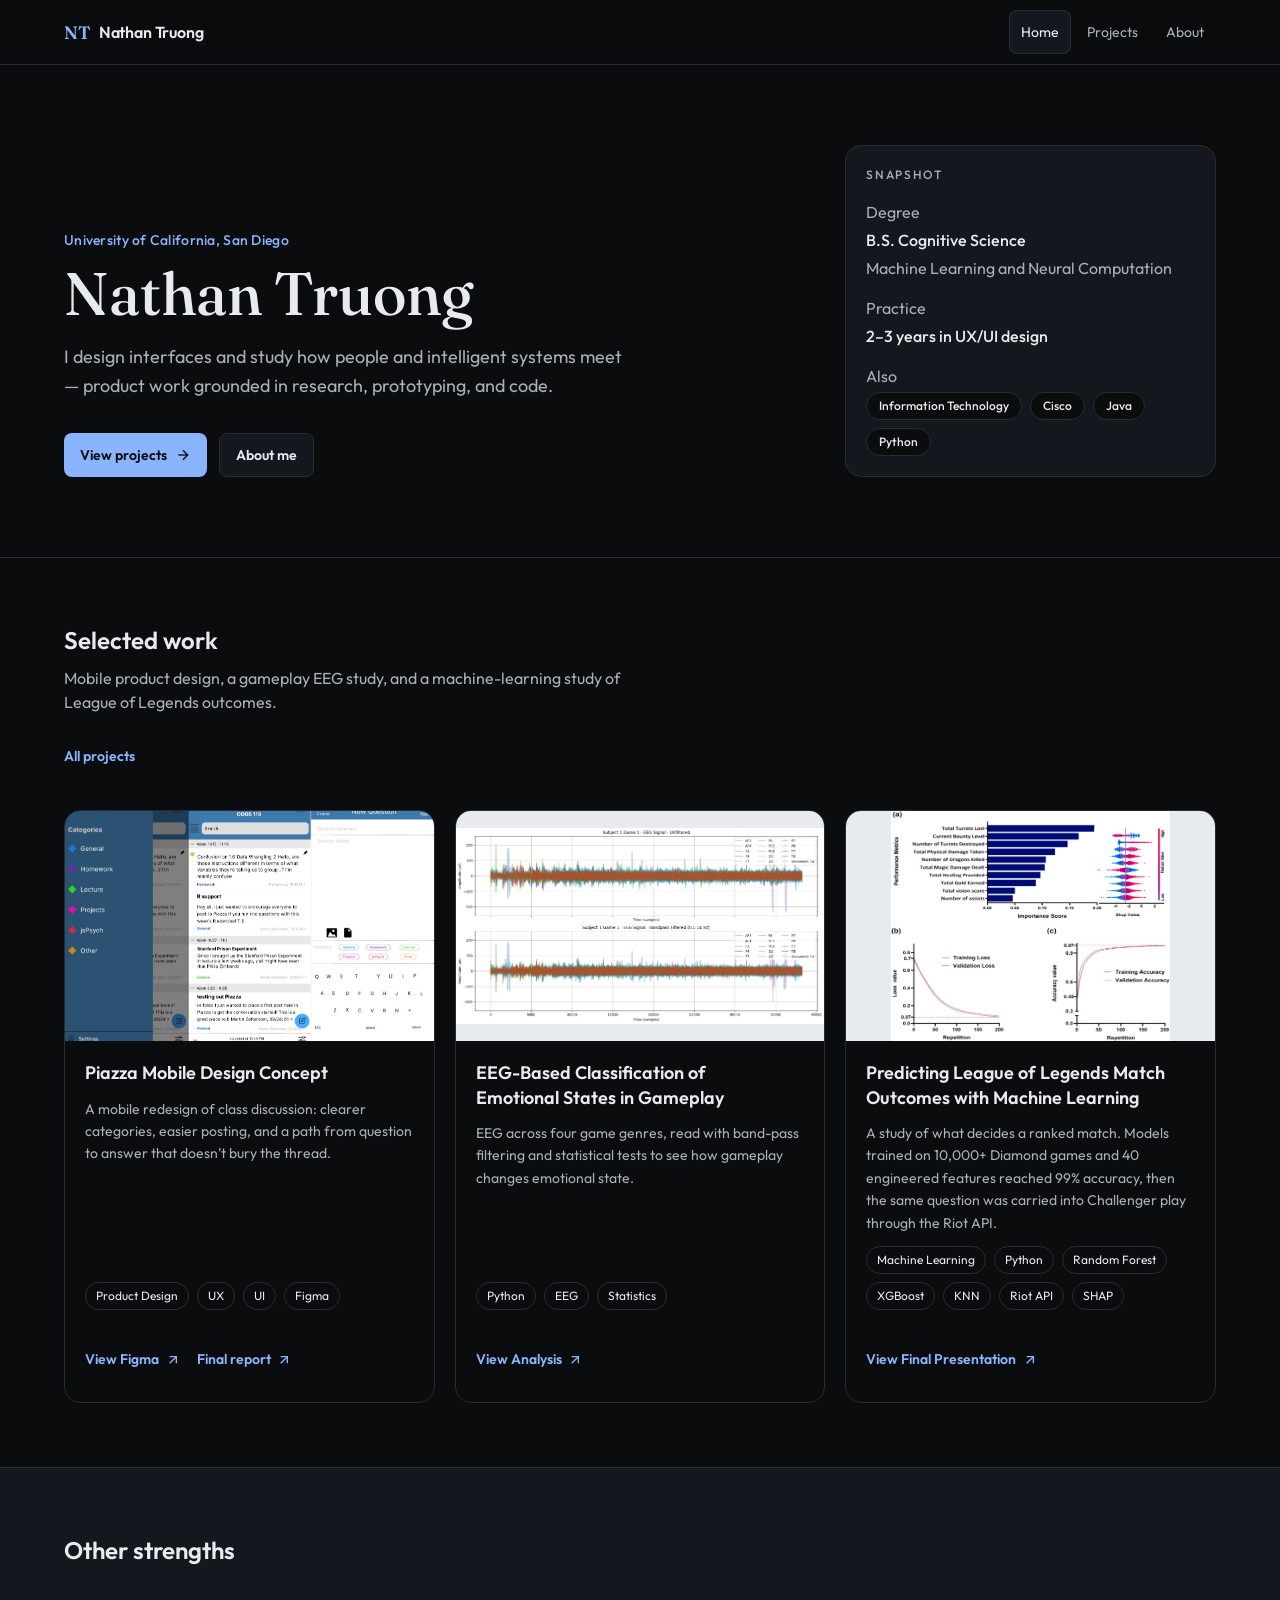
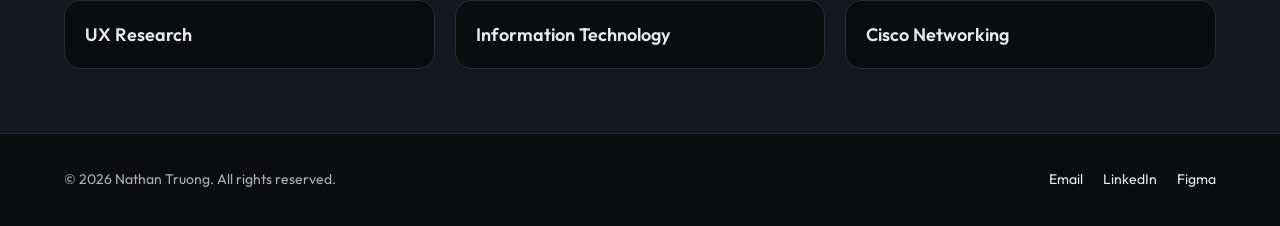
==== index.html @ 15011867 "Add files via upload" ====
<!doctype html>
<html lang="en">
  <head>
    <meta charset="utf-8" />
    <meta name="viewport" content="width=device-width, initial-scale=1" />
    <title>Nathan Truong — Product Design</title>
    <meta
      name="description"
      content="Nathan Truong designs products and studies intelligent systems. UC San Diego, Cognitive Science, machine learning."
    />
    <link rel="icon" href="favicon.svg" type="image/svg+xml" />
    <link rel="preconnect" href="https://fonts.googleapis.com" />
    <link rel="preconnect" href="https://fonts.gstatic.com" crossorigin />
    <link
      href="https://fonts.googleapis.com/css2?family=Fraunces:opsz,wght@9..144,500;9..144,600&family=Outfit:wght@400;500;600&display=swap"
      rel="stylesheet"
    />
    <link rel="stylesheet" href="css/style.css" />
  </head>
  <body>
    <div class="shell">
      <a class="skip" href="#content">Skip to content</a>
      <header class="header">
        <div class="wrap header-inner">
          <a class="brand" href="./">
            <span class="mark" aria-hidden="true">NT</span>
            <span class="name-full">Nathan Truong</span>
          </a>
          <nav class="nav" aria-label="Primary">
            <a href="./" aria-current="page">Home</a>
            <a href="projects/">Projects</a>
            <a href="about/">About</a>
          </nav>
        </div>
      </header>
      <div id="content">
        <main>
          <section class="hero">
            <div class="wrap hero-grid">
              <div>
                <p class="school">University of California, San Diego</p>
                <h1 class="display">Nathan Truong</h1>
                <p class="lede">
                  I design interfaces and study how people and intelligent systems meet — product work grounded in
                  research, prototyping, and code.
                </p>
                <div class="actions">
                  <a class="btn btn-primary" href="projects/">
                    View projects
                    <svg class="icon" viewBox="0 0 24 24" fill="none" stroke="currentColor" stroke-width="2" aria-hidden="true">
                      <path d="M5 12h14" />
                      <path d="m12 5 7 7-7 7" />
                    </svg>
                  </a>
                  <a class="btn btn-ghost" href="about/">About me</a>
                </div>
              </div>
              <aside class="panel">
                <p class="eyebrow">Snapshot</p>
                <dl class="facts">
                  <div>
                    <dt>Degree</dt>
                    <dd>
                      B.S. Cognitive Science
                      <span class="sub">Machine Learning and Neural Computation</span>
                    </dd>
                  </div>
                  <div>
                    <dt>Practice</dt>
                    <dd>2–3 years in UX/UI design</dd>
                  </div>
                  <div>
                    <dt>Also</dt>
                    <dd class="chips">
                      <span class="chip">Information Technology</span>
                      <span class="chip">Cisco</span>
                      <span class="chip">Java</span>
                      <span class="chip">Python</span>
                    </dd>
                  </div>
                </dl>
              </aside>
            </div>
          </section>

          <section class="wrap section" aria-labelledby="work-heading">
            <div class="work-head">
              <div>
                <h2 id="work-heading">Selected work</h2>
                <p>Mobile product design, a gameplay EEG study, and a machine-learning study of League of Legends outcomes.</p>
              </div>
              <a class="text-link" href="projects/">All projects</a>
            </div>
            <div class="cards">
              <article class="card">
                <img class="cover" src="images/project-1.jpg" alt="Mobile screens of the Piazza redesign: categories, the feed, and a new question." />
                <div class="card-body">
                  <h3>Piazza Mobile Design Concept</h3>
                  <p>A mobile redesign of class discussion: clearer categories, easier posting, and a path from question to answer that doesn’t bury the thread.</p>
                  <ul class="tags">
                    <li class="tag">Product Design</li>
                    <li class="tag">UX</li>
                    <li class="tag">UI</li>
                    <li class="tag">Figma</li>
                  </ul>
                  <div class="card-links">
                    <a class="text-link" href="https://www.figma.com/design/7OuKMXkU6JwxDlyfTaZyOG/Screenshot-to-Layout--Community-?node-id=0-1&t=6dNUd3rakMX3ILty-1" target="_blank" rel="noopener noreferrer">View Figma <svg class="icon" viewBox="0 0 24 24" fill="none" stroke="currentColor" stroke-width="2" aria-hidden="true"><path d="M7 17 17 7" /><path d="M7 7h10v10" /></svg></a>
                    <a class="text-link" href="https://docs.google.com/document/d/1byLQDMScVV2vrOIeXbueya7m5gT4NwQD_yngnm4Myw4/edit?usp=sharing" target="_blank" rel="noopener noreferrer">Final report <svg class="icon" viewBox="0 0 24 24" fill="none" stroke="currentColor" stroke-width="2" aria-hidden="true"><path d="M7 17 17 7" /><path d="M7 7h10v10" /></svg></a>
                  </div>
                </div>
              </article>
              <article class="card">
                <img class="cover chart" src="images/project-2.png" alt="Unfiltered and band-pass filtered EEG traces for subject 1, game 1." />
                <div class="card-body">
                  <h3>EEG-Based Classification of Emotional States in Gameplay</h3>
                  <p>EEG across four game genres, read with band-pass filtering and statistical tests to see how gameplay changes emotional state.</p>
                  <ul class="tags">
                    <li class="tag">Python</li>
                    <li class="tag">EEG</li>
                    <li class="tag">Statistics</li>
                  </ul>
                  <div class="card-links">
                    <a class="text-link" href="https://colab.research.google.com/drive/1LAwl3yZPtOw-2XdjCQdKsnz2lZccxStm?authuser=3#scrollTo=P8riI7N_ECLW" target="_blank" rel="noopener noreferrer">View Analysis <svg class="icon" viewBox="0 0 24 24" fill="none" stroke="currentColor" stroke-width="2" aria-hidden="true"><path d="M7 17 17 7" /><path d="M7 7h10v10" /></svg></a>
                  </div>
                </div>
              </article>
              <article class="card">
                <img class="cover chart" src="images/project-3.png" alt="Feature importance, SHAP values, and training curves for a League of Legends match model." />
                <div class="card-body">
                  <h3>Predicting League of Legends Match Outcomes with Machine Learning</h3>
                  <p>A study of what decides a ranked match. Models trained on 10,000+ Diamond games and 40 engineered features reached 99% accuracy, then the same question was carried into Challenger play through the Riot API.</p>
                  <ul class="tags">
                    <li class="tag">Machine Learning</li>
                    <li class="tag">Python</li>
                    <li class="tag">Random Forest</li>
                    <li class="tag">XGBoost</li>
                    <li class="tag">KNN</li>
                    <li class="tag">Riot API</li>
                    <li class="tag">SHAP</li>
                  </ul>
                  <div class="card-links">
                    <a class="text-link" href="https://youtu.be/SyNjwdIozhM" target="_blank" rel="noopener noreferrer">View Final Presentation <svg class="icon" viewBox="0 0 24 24" fill="none" stroke="currentColor" stroke-width="2" aria-hidden="true"><path d="M7 17 17 7" /><path d="M7 7h10v10" /></svg></a>
                  </div>
                </div>
              </article>
            </div>
          </section>

          <section class="band" aria-labelledby="strengths-heading">
            <div class="wrap section">
              <h2 id="strengths-heading">Other strengths</h2>
              <div class="strengths">
                <article class="strength"><h3>UX Research</h3></article>
                <article class="strength"><h3>Information Technology</h3></article>
                <article class="strength"><h3>Cisco Networking</h3></article>
              </div>
            </div>
          </section>
        </main>
      </div>
      <footer class="footer">
        <div class="wrap footer-inner">
          <p>© <span data-year>2026</span> Nathan Truong. All rights reserved.</p>
          <div class="footer-links">
            <a href="about/#contact">Email</a>
            <a href="https://www.linkedin.com/in/nathan-truong-26b74a260/" target="_blank" rel="noopener noreferrer">LinkedIn</a>
            <a href="https://www.figma.com/@nhtruong" target="_blank" rel="noopener noreferrer">Figma</a>
          </div>
        </div>
      </footer>
    </div>
    <script src="js/site.js"></script>
  </body>
</html>
---- css/style.css ----
:root {
  --bg: #0b0c0e;
  --surface: #14181e;
  --fg: #e7eaee;
  --muted: #a9b0b8;
  --primary: #8ab4ff;
  --primary-strong: #6f9cff;
  --ink: #0b0c0e;
  --border: #262c34;
  --sans: "Outfit", system-ui, sans-serif;
  --display: "Fraunces", Georgia, serif;
  --max: 72rem;
}

*,
*::before,
*::after {
  box-sizing: border-box;
}

html {
  -webkit-font-smoothing: antialiased;
}

body {
  margin: 0;
  min-height: 100vh;
  background: var(--bg);
  color: var(--fg);
  font-family: var(--sans);
  line-height: 1.5;
}

body,
.shell {
  display: flex;
  min-height: 100vh;
  flex-direction: column;
}

.shell {
  width: 100%;
}

main {
  flex: 1;
}

img {
  max-width: 100%;
  display: block;
}

a {
  color: inherit;
  text-decoration: none;
}

button {
  font: inherit;
  color: inherit;
  background: none;
  border: 0;
  padding: 0;
}

button,
[role="button"] {
  cursor: pointer;
}

:focus-visible {
  outline: 2px solid var(--primary);
  outline-offset: 2px;
}

::selection {
  background: var(--primary);
  color: var(--ink);
}

h1,
h2,
h3 {
  text-wrap: balance;
  font-weight: 600;
  margin: 0;
}

p {
  text-wrap: pretty;
  margin: 0;
}

.skip {
  position: absolute;
  left: 0.75rem;
  top: 0.75rem;
  z-index: 20;
  transform: translateY(-200%);
  border-radius: 0.5rem;
  background: var(--primary);
  color: var(--ink);
  padding: 0.5rem 0.75rem;
}

.skip:focus {
  transform: none;
}

.wrap {
  width: min(100% - 2.5rem, var(--max));
  margin-inline: auto;
}

.header {
  position: sticky;
  top: 0;
  z-index: 10;
  border-bottom: 1px solid var(--border);
  background: color-mix(in srgb, var(--bg) 80%, transparent);
  backdrop-filter: blur(12px);
}

.header-inner,
.footer-inner {
  display: flex;
  align-items: center;
  justify-content: space-between;
  gap: 1rem;
}

.header-inner {
  height: 4rem;
}

.brand {
  display: inline-flex;
  min-height: 2.75rem;
  align-items: center;
  gap: 0.5rem;
  font-weight: 600;
  letter-spacing: -0.01em;
}

.mark {
  font-family: var(--display);
  font-size: 1.125rem;
  color: var(--primary);
}

.nav {
  display: flex;
  align-items: center;
  gap: 0.25rem;
}

.nav a,
.footer a,
.email-link,
.text-link,
.btn {
  display: inline-flex;
  min-height: 2.75rem;
  align-items: center;
}

.nav a {
  border-radius: 0.5rem;
  padding-inline: 0.75rem;
  font-size: 0.875rem;
  color: var(--muted);
}

.nav a:hover,
.footer a:hover {
  background: var(--surface);
  color: var(--fg);
}

.nav a[aria-current="page"] {
  background: var(--surface);
  color: var(--fg);
  box-shadow: inset 0 0 0 1px var(--border);
}

.footer {
  border-top: 1px solid var(--border);
}

.footer-inner {
  flex-wrap: wrap;
  padding-block: 1.5rem;
  font-size: 0.875rem;
}

.footer p,
.muted,
.kicker,
dt {
  color: var(--muted);
}

.footer-links {
  display: flex;
  flex-wrap: wrap;
  gap: 0.25rem 1.25rem;
}

.hero {
  border-bottom: 1px solid var(--border);
}

.hero-grid,
.work-head,
.strengths,
.cards,
.about {
  display: grid;
  gap: 1.25rem;
}

.hero-grid {
  gap: 2.5rem;
  padding-block: 3.5rem;
}

.school {
  font-size: 0.875rem;
  font-weight: 500;
  letter-spacing: 0.02em;
  color: var(--primary);
}

h1.display,
.page-title {
  font-family: var(--display);
  font-weight: 500;
  line-height: 1;
}

h1.display {
  margin-top: 0.75rem;
  font-size: clamp(3rem, 8vw, 3.75rem);
}

.lede {
  max-width: 36rem;
  margin-top: 1.25rem;
  font-size: 1.125rem;
  line-height: 1.6;
  color: var(--muted);
}

.actions {
  display: flex;
  flex-wrap: wrap;
  gap: 0.75rem;
  margin-top: 2rem;
}

.btn {
  gap: 0.5rem;
  border-radius: 0.5rem;
  padding-inline: 1rem;
  font-size: 0.875rem;
  font-weight: 600;
}

.btn-primary {
  background: var(--primary);
  color: var(--ink);
}

.btn-primary:hover {
  background: var(--primary-strong);
}

.btn-ghost {
  border: 1px solid var(--border);
  background: var(--surface);
}

.btn-ghost:hover {
  border-color: var(--primary);
}

.panel,
.card,
.skill,
.strength {
  border: 1px solid var(--border);
  border-radius: 1rem;
}

.panel {
  background: var(--surface);
  padding: 1.25rem;
}

.eyebrow {
  font-size: 0.75rem;
  font-weight: 500;
  letter-spacing: 0.14em;
  text-transform: uppercase;
  color: var(--muted);
}

.facts {
  margin: 1rem 0 0;
}

.facts div + div {
  margin-top: 1rem;
}

.facts dd {
  margin: 0.25rem 0 0;
  font-weight: 500;
}

.facts .sub {
  display: block;
  margin-top: 0.25rem;
  font-weight: 400;
  color: var(--muted);
}

.chips,
.tags {
  display: flex;
  flex-wrap: wrap;
  gap: 0.5rem;
}

.chips {
  margin-top: 0.5rem;
}

.chip,
.tag {
  border: 1px solid var(--border);
  border-radius: 999px;
  font-size: 0.75rem;
}

.chip {
  background: var(--bg);
  padding: 0.25rem 0.75rem;
  font-weight: 500;
}

.section {
  padding-block: 4rem;
}

.work-head {
  align-items: end;
  justify-content: space-between;
  margin-bottom: 2rem;
}

.work-head p,
.intro {
  margin-top: 0.5rem;
  max-width: 36rem;
  color: var(--muted);
}

h2 {
  font-size: 1.5rem;
}

.text-link {
  gap: 0.35rem;
  font-size: 0.875rem;
  font-weight: 600;
  color: var(--primary);
}

.text-link:hover {
  color: var(--fg);
}

.cards {
  gap: 1.25rem;
}

.card {
  display: flex;
  min-width: 0;
  flex-direction: column;
  overflow: hidden;
  background: var(--bg);
}

.card:hover {
  border-color: var(--primary);
}

.cover {
  aspect-ratio: 16 / 10;
  width: 100%;
  object-fit: cover;
}

.cover.chart {
  object-fit: contain;
  background: var(--fg);
}

.card-body {
  display: flex;
  flex: 1;
  flex-direction: column;
  gap: 0.75rem;
  padding: 1.25rem;
}

.card h3 {
  font-size: 1.125rem;
  line-height: 1.35;
}

.card p,
.skill,
.about-copy {
  font-size: 0.875rem;
  line-height: 1.6;
  color: var(--muted);
}

.tags {
  margin-top: auto;
  padding: 0;
  list-style: none;
}

.tag {
  padding: 0.25rem 0.625rem;
  color: var(--fg);
}

.card-links {
  display: flex;
  flex-wrap: wrap;
  column-gap: 1rem;
}

.band {
  border-top: 1px solid var(--border);
  background: var(--surface);
}

.strength {
  background: var(--bg);
  padding: 1.25rem;
}

.strength h3 {
  font-size: 1.125rem;
}

.strengths {
  margin-top: 2rem;
}

.page-head {
  border-bottom: 1px solid var(--border);
  padding-block: 3rem;
}

.page-title {
  font-size: 2.25rem;
}

.page-head p {
  margin-top: 0.75rem;
}

.about {
  gap: 2.5rem;
  padding-block: 3rem;
}

.about-card h1 {
  margin-top: 1rem;
  font-size: 1.5rem;
}

.role {
  margin-top: 0.5rem;
  font-size: 0.875rem;
}

.nt {
  font-family: var(--display);
  font-size: 3.75rem;
  line-height: 1;
  color: var(--primary);
}

.meta {
  margin: 1.5rem 0 0;
  border-top: 1px solid var(--border);
  padding-top: 1.25rem;
  font-size: 0.875rem;
}

.meta div + div {
  margin-top: 0.75rem;
}

.about-copy {
  max-width: 40rem;
  font-size: 1rem;
}

.about-copy p + p {
  margin-top: 1rem;
}

.about-copy .lead {
  color: var(--fg);
}

.block {
  margin-top: 2.5rem;
}

.block h2 {
  font-size: 1.25rem;
}

.skills {
  display: grid;
  gap: 0.5rem;
  margin: 1rem 0 0;
  padding: 0;
  list-style: none;
}

.skill {
  display: flex;
  min-height: 2.75rem;
  align-items: center;
  border-radius: 0.5rem;
  background: var(--surface);
  padding-inline: 1rem;
  color: var(--fg);
}

.contact {
  margin: 1rem 0 0;
  padding: 0;
  list-style: none;
  font-size: 0.875rem;
}

.email-link,
.contact a {
  gap: 0.5rem;
  color: var(--primary);
}

.email-link:hover,
.contact a:hover {
  color: var(--fg);
}

.copied {
  color: var(--muted);
}

.icon {
  width: 1rem;
  height: 1rem;
  flex: none;
}

.name-full {
  display: none;
}

@media (min-width: 640px) {
  .name-full {
    display: inline;
  }

  .footer-inner {
    flex-wrap: nowrap;
  }

  .skills {
    grid-template-columns: 1fr 1fr;
  }
}

@media (min-width: 768px) {
  .strengths {
    grid-template-columns: repeat(3, 1fr);
  }
}

@media (min-width: 1024px) {
  .hero-grid {
    grid-template-columns: 2fr 1fr;
    align-items: end;
    padding-block: 5rem;
  }

  .cards {
    grid-template-columns: repeat(3, 1fr);
  }

  .about {
    grid-template-columns: 18rem 1fr;
    align-items: start;
    padding-block: 4rem;
  }

  .about-card {
    position: sticky;
    top: 5.5rem;
  }
}

@media (prefers-reduced-motion: reduce) {
  *,
  *::before,
  *::after {
    transition: none !important;
  }
}
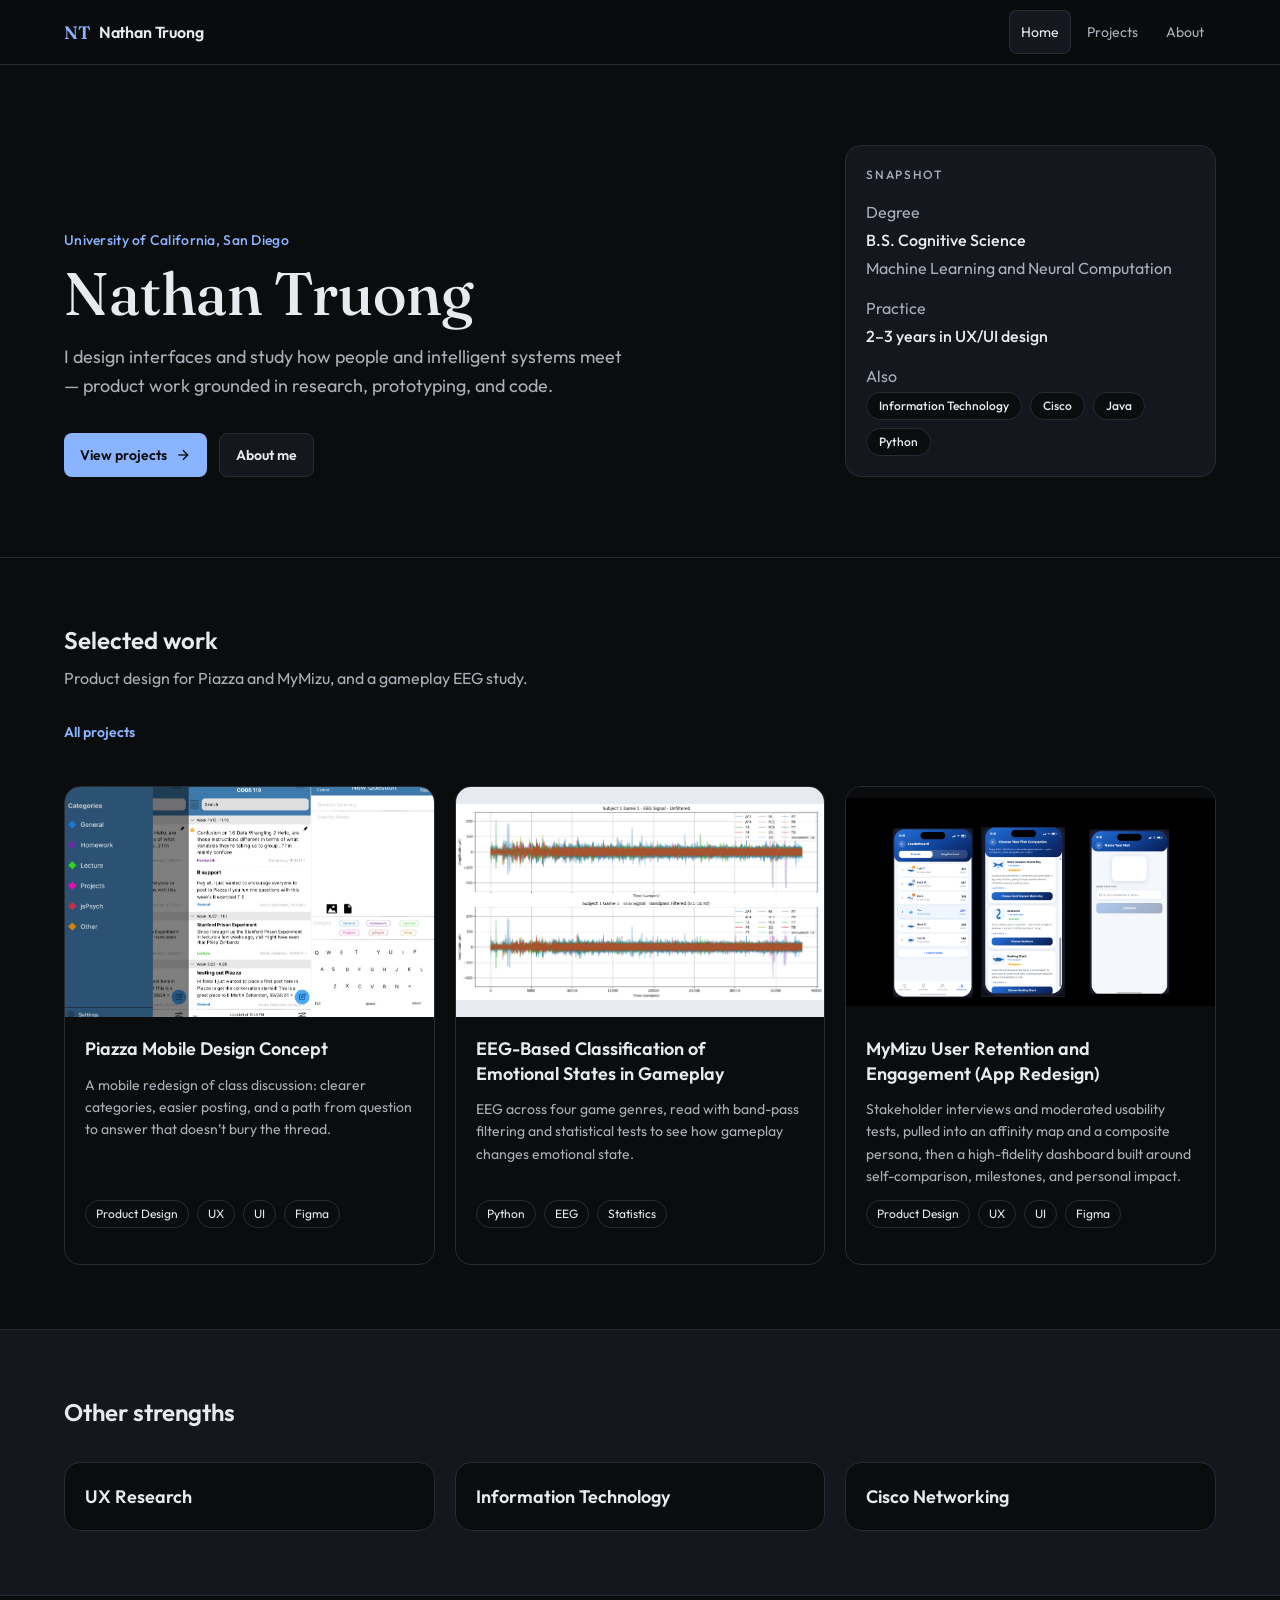
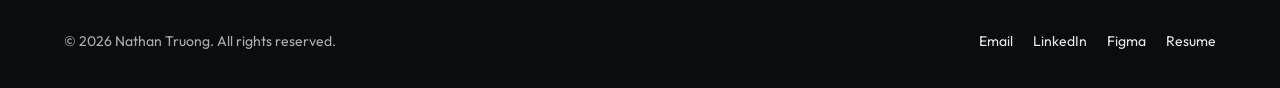
==== commit 92d927f6: "Add files via upload" ====
--- a/index.html
+++ b/index.html
@@ -87,7 +87,7 @@
             <div class="work-head">
               <div>
                 <h2 id="work-heading">Selected work</h2>
-                <p>Mobile product design, a gameplay EEG study, and a machine-learning study of League of Legends outcomes.</p>
+                <p>Product design for Piazza and MyMizu, and a gameplay EEG study.</p>
               </div>
               <a class="text-link" href="projects/">All projects</a>
             </div>
@@ -103,10 +103,6 @@
                     <li class="tag">UI</li>
                     <li class="tag">Figma</li>
                   </ul>
-                  <div class="card-links">
-                    <a class="text-link" href="https://www.figma.com/design/7OuKMXkU6JwxDlyfTaZyOG/Screenshot-to-Layout--Community-?node-id=0-1&t=6dNUd3rakMX3ILty-1" target="_blank" rel="noopener noreferrer">View Figma <svg class="icon" viewBox="0 0 24 24" fill="none" stroke="currentColor" stroke-width="2" aria-hidden="true"><path d="M7 17 17 7" /><path d="M7 7h10v10" /></svg></a>
-                    <a class="text-link" href="https://docs.google.com/document/d/1byLQDMScVV2vrOIeXbueya7m5gT4NwQD_yngnm4Myw4/edit?usp=sharing" target="_blank" rel="noopener noreferrer">Final report <svg class="icon" viewBox="0 0 24 24" fill="none" stroke="currentColor" stroke-width="2" aria-hidden="true"><path d="M7 17 17 7" /><path d="M7 7h10v10" /></svg></a>
-                  </div>
                 </div>
               </article>
               <article class="card">
@@ -119,28 +115,19 @@
                     <li class="tag">EEG</li>
                     <li class="tag">Statistics</li>
                   </ul>
-                  <div class="card-links">
-                    <a class="text-link" href="https://colab.research.google.com/drive/1LAwl3yZPtOw-2XdjCQdKsnz2lZccxStm?authuser=3#scrollTo=P8riI7N_ECLW" target="_blank" rel="noopener noreferrer">View Analysis <svg class="icon" viewBox="0 0 24 24" fill="none" stroke="currentColor" stroke-width="2" aria-hidden="true"><path d="M7 17 17 7" /><path d="M7 7h10v10" /></svg></a>
-                  </div>
                 </div>
               </article>
               <article class="card">
-                <img class="cover chart" src="images/project-3.png" alt="Feature importance, SHAP values, and training curves for a League of Legends match model." />
+                <img class="cover shot" src="images/project-4.png" alt="MyMizu screens: a friends leaderboard, choosing an endangered fish companion, and naming the fish." />
                 <div class="card-body">
-                  <h3>Predicting League of Legends Match Outcomes with Machine Learning</h3>
-                  <p>A study of what decides a ranked match. Models trained on 10,000+ Diamond games and 40 engineered features reached 99% accuracy, then the same question was carried into Challenger play through the Riot API.</p>
+                  <h3>MyMizu User Retention and Engagement (App Redesign)</h3>
+                  <p>Stakeholder interviews and moderated usability tests, pulled into an affinity map and a composite persona, then a high-fidelity dashboard built around self-comparison, milestones, and personal impact.</p>
                   <ul class="tags">
-                    <li class="tag">Machine Learning</li>
-                    <li class="tag">Python</li>
-                    <li class="tag">Random Forest</li>
-                    <li class="tag">XGBoost</li>
-                    <li class="tag">KNN</li>
-                    <li class="tag">Riot API</li>
-                    <li class="tag">SHAP</li>
+                    <li class="tag">Product Design</li>
+                    <li class="tag">UX</li>
+                    <li class="tag">UI</li>
+                    <li class="tag">Figma</li>
                   </ul>
-                  <div class="card-links">
-                    <a class="text-link" href="https://youtu.be/SyNjwdIozhM" target="_blank" rel="noopener noreferrer">View Final Presentation <svg class="icon" viewBox="0 0 24 24" fill="none" stroke="currentColor" stroke-width="2" aria-hidden="true"><path d="M7 17 17 7" /><path d="M7 7h10v10" /></svg></a>
-                  </div>
                 </div>
               </article>
             </div>
@@ -165,6 +152,7 @@
             <a href="about/#contact">Email</a>
             <a href="https://www.linkedin.com/in/nathan-truong-26b74a260/" target="_blank" rel="noopener noreferrer">LinkedIn</a>
             <a href="https://www.figma.com/@nhtruong" target="_blank" rel="noopener noreferrer">Figma</a>
+            <a href="resume.pdf" target="_blank" rel="noopener noreferrer">Resume</a>
           </div>
         </div>
       </footer>
--- a/css/style.css
+++ b/css/style.css
@@ -409,6 +409,11 @@
   background: var(--fg);
 }
 
+.cover.shot {
+  object-fit: contain;
+  background: var(--bg);
+}
+
 .card-body {
   display: flex;
   flex: 1;
